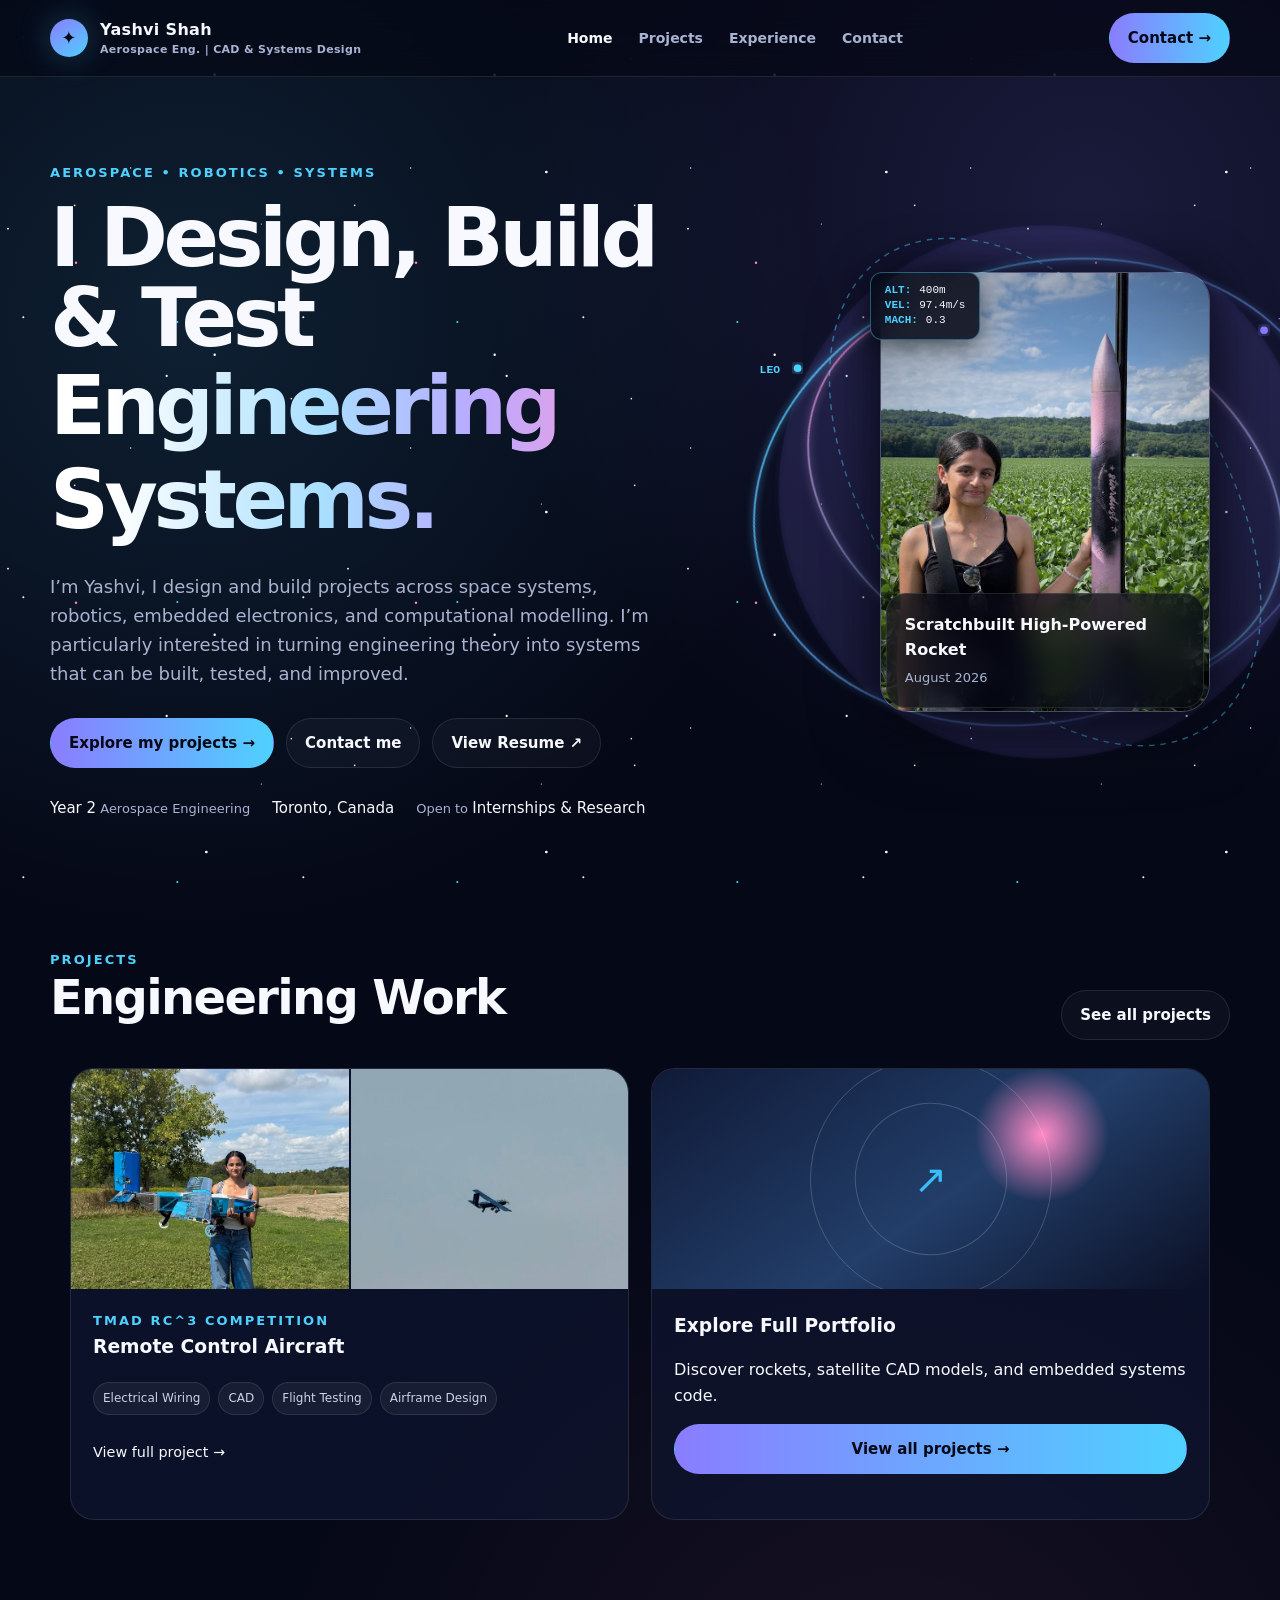
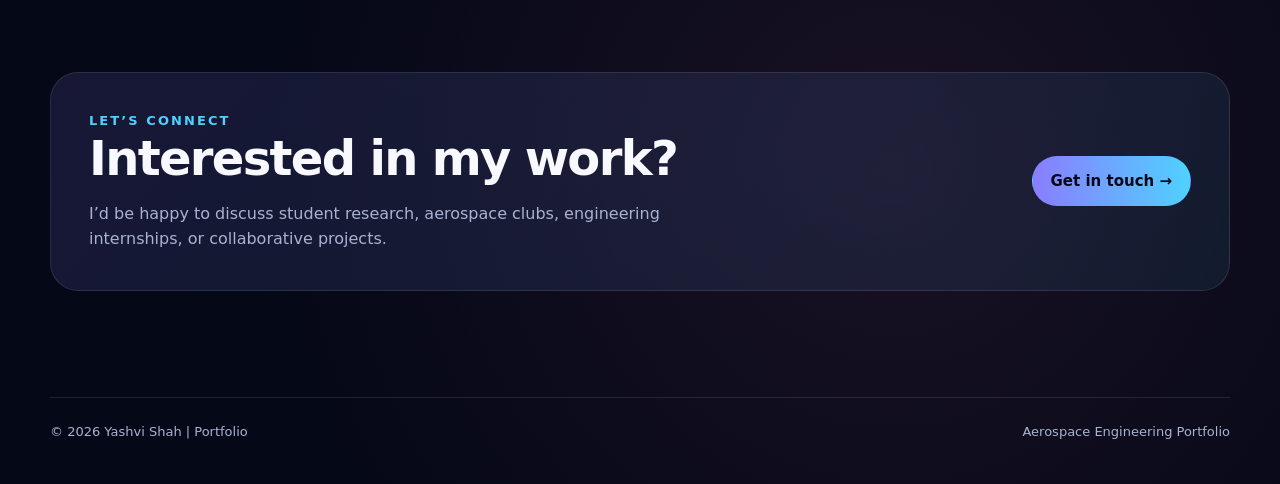
==== index.html @ c82ec18d "update" ====
<!doctype html>
<html lang="en">
<head>
  <meta charset="utf-8" />
  <meta name="viewport" content="width=device-width, initial-scale=1" />
  <meta name="description" content="Space engineering student portfolio showcasing projects, skills, research interests, and experience." />
  <title>Yashvi Shah | Aerospace Engineering Portfolio</title>
  <link rel="stylesheet" href="styles.css" />
</head>
<body>
  <header class="nav-shell">
    <div class="container nav">
      <a class="brand" href="index.html">
        <span class="brand-mark">✦</span>
        <span>Yashvi Shah<small>Aerospace Eng. | CAD & Systems Design</small></span>
      </a>
      <nav class="nav-links" aria-label="Primary navigation">
        <a class="active" href="index.html">Home</a>
        <a href="projects.html">Projects</a>
        <a href="experience.html">Experience</a>
        <a href="contact.html">Contact</a>
      </nav>
      <a class="btn btn-primary" href="contact.html">Contact →</a>
      <button class="mobile-toggle" aria-label="Toggle menu">☰</button>
    </div>
  </header>

  <main>
    <section class="hero">
      <div class="container hero-grid">
        <div>
          <div class="eyebrow">AEROSPACE • ROBOTICS • SYSTEMS</div>
          <h1>I Design, Build & Test <span class="gradient-text">Engineering Systems.</span></h1>
          <p>I’m Yashvi, I design and build projects across space systems, robotics, embedded electronics, and computational modelling. I’m particularly interested in turning engineering theory into systems that can be built, tested, and improved.</p>
          <div class="hero-actions">
            <a class="btn btn-primary" href="projects.html">Explore my projects →</a>
            <a class="btn btn-secondary" href="contact.html">Contact me</a>
            <a class="btn btn-secondary" href="resume.html" target="_blank" rel="noopener noreferrer">View Resume ↗</a>
          </div>
          <div class="hero-meta">
            <span><strong>Year 2</strong> Aerospace Engineering</span>
            <span><strong>Toronto, Canada</strong></span>
            <span>Open to <strong>Internships & Research</strong></span>
          </div>
      </div>

      <div class="orbit-card">
        <div class="orbit-wrapper">
          <svg class="orbit-svg" viewBox="0 0 700 700" fill="none" xmlns="http://www.w3.org/2000/svg">
            <defs>
              <filter id="glow" x="-20%" y="-20%" width="140%" height="140%">
                <feGaussianBlur stdDeviation="4" result="blur" />
                <feMerge>
                  <feMergeNode in="blur" />
                  <feMergeNode in="SourceGraphic" />
                </feMerge>
              </filter>
              <linearGradient id="orbit-grad1" x1="0%" y1="0%" x2="100%" y2="100%">
                <stop offset="0%" stop-color="#4fd1ff" stop-opacity="0.9" />
                <stop offset="100%" stop-color="#8a7dff" stop-opacity="0.2" />
              </linearGradient>
              <linearGradient id="orbit-grad2" x1="0%" y1="0%" x2="100%" y2="100%">
                <stop offset="0%" stop-color="#ff7cc8" stop-opacity="0.9" />
                <stop offset="100%" stop-color="#4fd1ff" stop-opacity="0.3" />
              </linearGradient>
            </defs>

            <circle cx="350" cy="350" r="280" fill="rgba(138, 125, 255, 0.08)" filter="url(#glow)" />

            <ellipse cx="350" cy="350" rx="310" ry="240" transform="rotate(-15 350 350)" stroke="url(#orbit-grad1)" stroke-width="2" filter="url(#glow)" />
            <ellipse cx="350" cy="350" rx="260" ry="190" transform="rotate(25 350 350)" stroke="url(#orbit-grad2)" stroke-width="2" filter="url(#glow)" />
            <ellipse cx="350" cy="350" rx="180" ry="300" transform="rotate(-35 350 350)" stroke="rgba(79, 209, 255, 0.5)" stroke-width="1.5" stroke-dasharray="6 6" />

            <circle cx="90" cy="220" r="4" fill="#4fd1ff" filter="url(#glow)" />
            <text x="50" y="225" fill="#4fd1ff" font-size="12" font-family="monospace" font-weight="bold">LEO</text>
            
            <circle cx="610" cy="480" r="5" fill="#ff7cc8" filter="url(#glow)" />
            <text x="625" y="485" fill="#ff7cc8" font-size="12" font-family="monospace" font-weight="bold">MEO</text>

            <circle cx="580" cy="180" r="4" fill="#8a7dff" filter="url(#glow)" />
            <text x="595" y="175" fill="#8a7dff" font-size="12" font-family="monospace" font-weight="bold">Trans-Lunar</text>
          </svg>
        </div>

        <img src="images/profile.jpg" alt="Yashvi with a rocket">

        <div class="hud-telemetry">
          <div class="hud-row"><span>ALT:</span> 400m</div>
          <div class="hud-row"><span>VEL:</span> 97.4m/s</div>
          <div class="hud-row"><span>MACH:</span> 0.3</div>
        </div>

        <div class="profile-badge">
          <strong>Scratchbuilt High-Powered Rocket</strong>
          <span>August 2026</span>
        </div>
      </div>
    </div>
  </section>

  <section class="section">
    <div class="container">
      <div class="section-head">
        <div>
          <div class="eyebrow">Projects</div>
          <h2>Engineering Work</h2>
        </div>
        <a class="btn btn-secondary" href="projects.html">See all projects</a>
      </div>
      <div class="container project-grid">
        
        <!-- CLICKABLE TMAD CARD -->
        <a href="projects.html" class="project-card-link">
          <article class="project-card" id="hailstorm">
            <div class="project-img-grid">
              <img src="images/TMAD.jpg" alt="Yashvi holding RC Aircraft" />
              <img src="images/TMADflight.jpg" alt="RC Aircraft flight test" />
            </div>
            <div class="project-body">
              <div class="eyebrow">TMAD RC^3 Competition</div>
              <h3>Remote Control Aircraft</h3>
              <div class="project-tags">
                <span class="tag">Electrical Wiring</span>
                <span class="tag">CAD</span>
                <span class="tag">Flight Testing</span>
                <span class="tag">Airframe Design</span>
              </div>
              <div class="project-links">
                <span class="view-project-link">View full project →</span>
              </div>
            </div>
          </article>
        </a>

        <!-- CTA CARD -->
        <article class="project-card cta-card">
          <a href="projects.html" class="card-link">
            <div class="project-visual two cta-visual">
              <span class="cta-icon">↗</span> 
            </div>
            <div class="project-body">
              <h3>Explore Full Portfolio</h3>
              <p>Discover rockets, satellite CAD models, and embedded systems code.</p>
              <span class="btn btn-primary">View all projects →</span>
            </div>
          </a>
        </article>

      </div>
    </div>
  </section>
  <section class="section">
      <div class="container cta">
        <div>
          <div class="eyebrow">Let’s connect</div>
          <h2>Interested in my work?</h2>
          <p>I’d be happy to discuss student research, aerospace clubs, engineering internships, or collaborative projects.</p>
        </div>
        <a class="btn btn-primary" href="contact.html">Get in touch →</a>
      </div>
    </section>

</main>

  <footer>
    <div class="container footer-inner">
      <span>© <span data-year></span> Yashvi Shah | Portfolio</span>
      <span>Aerospace Engineering Portfolio</span>
    </div>
  </footer>
  <script src="script.js"></script>
</body>
</html>
---- styles.css ----
:root {
  --bg: #050816;
  --bg-soft: #0b1026;
  --surface: rgba(14, 22, 48, 0.72);
  --surface-strong: #101936;
  --text: #f7f9ff;
  --muted: #a9b3d1;
  --line: rgba(255, 255, 255, 0.10);
  --accent: #8a7dff;
  --accent-2: #4fd1ff;
  --accent-3: #ff7cc8;
  --max: 1180px;
  --shadow: 0 24px 70px rgba(0, 0, 0, 0.35);
}

* { box-sizing: border-box; }
html { scroll-behavior: smooth; }
body {
  margin: 0;
  font-family: Inter, ui-sans-serif, system-ui, -apple-system, BlinkMacSystemFont, "Segoe UI", sans-serif;
  color: var(--text);
  background:
    radial-gradient(circle at 15% 15%, rgba(79, 209, 255, 0.12), transparent 30%),
    radial-gradient(circle at 85% 10%, rgba(138, 125, 255, 0.16), transparent 28%),
    radial-gradient(circle at 70% 85%, rgba(255, 124, 200, 0.08), transparent 32%),
    var(--bg);
  min-height: 100vh;
  line-height: 1.6;
}

/* Twinkle background */
@keyframes shimmer-fast {
  0%, 100% { opacity: 0.2; }
  12% { opacity: 0.95; }
  25% { opacity: 0.3; }
  37% { opacity: 0.8; }
  50% { opacity: 0.15; }
  68% { opacity: 1; }
  82% { opacity: 0.4; }
}

@keyframes shimmer-slow {
  0%, 100% { opacity: 0.85; }
  18% { opacity: 0.2; }
  33% { opacity: 0.7; }
  55% { opacity: 0.1; }
  72% { opacity: 0.9; }
  90% { opacity: 0.3; }
}

body::before {
  content: "";
  position: fixed;
  inset: 0;
  pointer-events: none;
  z-index: -1;
  will-change: opacity;
  animation: shimmer-fast 1.8s steps(4, end) infinite;
  background-image: url('data:image/svg+xml;utf8,<svg xmlns="http://www.w3.org/2000/svg" width="300" height="300" viewBox="0 0 300 300"><g fill="%23fff"><circle cx="25" cy="40" r="1.1"/><circle cx="140" cy="180" r="0.7"/><circle cx="230" cy="80" r="1.3"/><circle cx="80" cy="220" r="0.9"/><circle cx="280" cy="240" r="0.6"/></g><g fill="%234fd1ff"><circle cx="190" cy="45" r="1.1"/></g></svg>');
  background-size: 280px 280px;
  background-repeat: repeat;
}

body::after {
  content: "";
  position: fixed;
  inset: 0;
  pointer-events: none;
  z-index: -1;
  will-change: opacity;
  animation: shimmer-slow 2.7s steps(5, end) infinite;
  background-image: url('data:image/svg+xml;utf8,<svg xmlns="http://www.w3.org/2000/svg" width="300" height="300" viewBox="0 0 300 300"><g fill="%23fff"><circle cx="85" cy="90" r="1.2"/><circle cx="210" cy="140" r="0.8"/><circle cx="50" cy="270" r="1"/><circle cx="160" cy="290" r="0.7"/></g><g fill="%23ff7cc8"><circle cx="270" cy="170" r="1.1"/></g></svg>');
  background-size: 340px 340px;
  background-repeat: repeat;
  background-position: 110px 70px;
}

a { color: inherit; text-decoration: none; }
img { max-width: 100%; display: block; }
button, input, textarea { font: inherit; }

.container { width: min(calc(100% - 40px), var(--max)); margin: 0 auto; }

.nav-shell {
  position: sticky;
  top: 0;
  z-index: 30;
  backdrop-filter: blur(16px);
  background: rgba(5, 8, 22, 0.68);
  border-bottom: 1px solid var(--line);
}

.nav {
  display: flex;
  align-items: center;
  justify-content: space-between;
  min-height: 76px;
  gap: 24px;
}

.brand { display: flex; align-items: center; gap: 12px; font-weight: 800; letter-spacing: .02em; }
.brand-mark {
  width: 38px; height: 38px; border-radius: 50%;
  display: grid; place-items: center;
  background: linear-gradient(145deg, var(--accent), var(--accent-2));
  box-shadow: 0 0 32px rgba(79, 209, 255, .28);
  color: #050816;
  font-size: 18px;
}
.brand small { display:block; font-size: 11px; color: var(--muted); font-weight: 600; margin-top: -2px; }

.nav-links { display: flex; gap: 26px; align-items: center; }
.nav-links a { color: var(--muted); font-size: 14px; font-weight: 700; }
.nav-links a:hover, .nav-links a.active { color: var(--text); }

.mobile-toggle { display: none; background: transparent; border: 0; color: var(--text); font-size: 24px; }

.btn {
  display: inline-flex;
  align-items: center;
  justify-content: center;
  gap: 8px;
  padding: 12px 18px;
  border-radius: 999px;
  border: 1px solid transparent;
  font-weight: 700;
  font-size: 15px;
  transition: .25s ease;
}
.btn-primary { background: linear-gradient(90deg, var(--accent), var(--accent-2)); color: #060818; }
.btn-primary:hover { transform: translateY(-2px); box-shadow: 0 14px 30px rgba(79, 209, 255, .18); }
.btn-secondary { border-color: var(--line); background: rgba(255,255,255,.03); }
.btn-secondary:hover { border-color: rgba(255,255,255,.3); background: rgba(255,255,255,.06); }

.hero { padding: 86px 0 54px; overflow: hidden; /* Clips floating orbit edges so they don't force page scroll */ }
.hero-grid { display: grid; grid-template-columns: 1.08fr .92fr; align-items: center; gap: 58px; }
.eyebrow { color: var(--accent-2); text-transform: uppercase; letter-spacing: .16em; font-size: 13px; font-weight: 900; }
h1 { font-size: clamp(44px, 7vw, 82px); line-height: .98; margin: 14px 0 22px; letter-spacing: -0.055em; }
h2 { font-size: clamp(30px, 4vw, 48px); line-height: 1.1; margin: 0 0 16px; letter-spacing: -0.035em; }
h3 { margin: 0; }
.hero p { color: var(--muted); font-size: 18px; max-width: 680px; }
.gradient-text {
  background-image: linear-gradient(90deg, #fff 10%, #a9dfff 45%, #b9aaff 70%, #ff9bd5);
  -webkit-background-clip: text;
  background-clip: text;
  color: transparent;
  display: inline-block;
  line-height: 1.15;
  padding-bottom: 0.05em;
}
.hero-actions { display: flex; flex-wrap: wrap; gap: 12px; margin-top: 30px; }
.hero-meta { display: flex; flex-wrap: wrap; gap: 22px; margin-top: 28px; color: var(--muted); font-size: 13px; }
.hero-meta strong { color: var(--text);font-weight: 500; font-size: 15px;  }

/* Orbit / profile photo card */
.orbit-card {
  position: relative;
  max-width: 440px;
  margin-left: auto;
  padding: 20px;
}

.orbit-wrapper {
  position: absolute;
  top: -40%;
  left: -40%;
  width: 180%;
  height: 180%;
  z-index: 0;
  pointer-events: none;
}

.orbit-svg {
  width: 100%;
  height: 100%;
  overflow: visible;
}

.orbit-card img {
  position: relative;
  z-index: 1;
  width: 100%;
  height: 440px;
  object-fit: cover;
  object-position: center 25%;
  border-radius: 28px;
  border: 1px solid rgba(255, 255, 255, 0.2);
  box-shadow: 0 0 50px rgba(5, 8, 22, 0.9), var(--shadow);
}

.hud-telemetry {
  position: absolute;
  top: 20px;
  left: 10px;
  z-index: 3;
  padding: 10px 14px;
  border-radius: 12px;
  background: rgba(5, 8, 22, 0.85);
  border: 1px solid rgba(79, 209, 255, 0.4);
  backdrop-filter: blur(12px);
  font-family: monospace;
  font-size: 11px;
  color: var(--text);
  box-shadow: 0 8px 24px rgba(0, 0, 0, 0.5);
}

.hud-row { display: flex; gap: 8px; line-height: 1.4; }
.hud-row span { color: var(--accent-2); font-weight: bold; }

.profile-badge {
  position: absolute;
  left: 26px; right: 26px; bottom: 24px;
  padding: 18px;
  border-radius: 20px;
  background: rgba(5,8,22,.62);
  border: 1px solid var(--line);
  backdrop-filter: blur(14px);
  z-index: 3;
}
.profile-badge span { color: var(--muted); display:block; font-size:13px; margin-top:5px; }

.section { padding: 76px 0; }
.section-head { display: flex; align-items: end; justify-content: space-between; gap: 24px; margin-bottom: 28px; }
.section-head p { color: var(--muted); max-width: 620px; margin: 0; }

.grid-3 { display: grid; grid-template-columns: repeat(3, 1fr); gap: 18px; }
.card {
  background: var(--surface);
  border: 1px solid var(--line);
  border-radius: 22px;
  padding: 24px;
  box-shadow: 0 16px 48px rgba(0,0,0,.18);
}
.card p { color: var(--muted); margin-bottom: 0; }
.icon-box { width: 46px; height: 46px; border-radius: 14px; display:grid; place-items:center; margin-bottom: 18px; background: rgba(138,125,255,.12); border:1px solid rgba(138,125,255,.25); }

/* ===== Project cards (consolidated — single source of truth) ===== */
.project-grid { display: grid; grid-template-columns: repeat(2, 1fr); gap: 22px; }

.project-card {
  display: flex;
  flex-direction: column;
  height: 100%;
  overflow: hidden;
  border: 1px solid var(--line);
  background: var(--surface);
  border-radius: 24px;
  cursor: pointer;
  transition: transform 0.2s ease, border-color 0.2s ease, box-shadow 0.2s ease;
}
.project-card:hover {
  transform: translateY(-4px);
  border-color: #38bdf8;
  box-shadow: 0 10px 25px -5px rgba(56, 189, 248, 0.15);
}

.project-visual, .project-img-grid { height: 220px; min-height: 220px; position: relative; overflow: hidden; }
.project-visual.one { background: radial-gradient(circle at 30% 35%, #63d7ff, transparent 18%), linear-gradient(145deg,#121b44,#4a3e8f 55%,#0b1025); }
.project-visual.two { background: radial-gradient(circle at 70% 30%, #ff8bc7, transparent 16%), linear-gradient(145deg,#101a37,#223e69 55%,#0b1025); }
.project-visual.three { background: radial-gradient(circle at 45% 50%, #f4dc75, transparent 14%), linear-gradient(145deg,#171c43,#693b68 55%,#0b1025); }
.project-visual.four { background: radial-gradient(circle at 65% 45%, #7cffc4, transparent 14%), linear-gradient(145deg,#0b2034,#264d55 55%,#08111d); }
.project-visual::before, .project-visual::after { content:""; position:absolute; border:1px solid rgba(255,255,255,.18); border-radius:50%; }
.project-visual::before { width:240px;height:240px;left:50%;top:50%;transform:translate(-50%,-50%); }
.project-visual::after { width:150px;height:150px;left:50%;top:50%;transform:translate(-50%,-50%) rotate(24deg); }

.project-img-grid { display: flex; width: 100%; gap: 2px; border-radius: 12px 12px 0 0; }
.project-img-grid img { width: 50%; height: 100%; object-fit: cover; }

#hailstorm .project-img-grid img:nth-child(1) { object-position: 50% 25%; }
#hailstorm .project-img-grid img:nth-child(2) { object-position: center center; }
#stardust .project-img-grid img:nth-child(1) { object-position: center center; }
#stardust .project-img-grid img:nth-child(2) { object-position: 50% 50%; }

.project-body {
  display: flex;
  flex-direction: column;
  flex: 1;
  padding: 22px;
}

.project-tags {
  display: flex;
  flex-wrap: wrap;
  gap: 8px;
  margin-top: auto;
  padding-top: 20px;
}

.tag { font-size: 12px; color: #cbd3ea; padding: 6px 9px; border-radius:999px; background: rgba(255,255,255,.05); border:1px solid var(--line); }

.project-link {
  display: inline-flex;
  color: var(--text);
  font-weight: 700;
  font-size: 16px;
  transition: color 0.2s ease;
}

.project-link:hover {
  color: var(--accent-2);
}

.project-links {
  display: flex;
  flex-direction: column;
  gap: 30px;
  margin-top: 12px;
  min-height: 70px; /* reserves room for 2 lines so tag rows land at the same height regardless of link count */
}

.view-project-link {
  color: var(--text);
  font-size: 0.9rem;
  font-weight: 500;
  margin-top: 14px;
  display: inline-flex;
  align-items: center;
  gap: 4px;
  transition: color 0.2s ease;
}
.project-card:hover .view-project-link { color: var(--accent-2); }

.cta-visual { display: flex; align-items: center; justify-content: center; }
.cta-icon { font-size: 2.5rem; color: #38bdf8; transition: transform 0.2s ease; }
.project-card:hover .cta-icon { transform: translate(3px, -3px); }

.cta-card .project-body { display: flex; flex-direction: column; flex: 1; }
.cta-card .btn-primary { width: 100%; margin-top: auto; }

.project-date {
  color: var(--muted);
  font-size: 14px;
  font-weight: 600;
  margin-top: 2px;
  margin-bottom: 4px;
}
/* ===== end project cards ===== */

.timeline { display:grid; gap:14px; }
.timeline-item { display:grid; grid-template-columns: 150px 1fr; gap:24px; padding:20px 0; border-top:1px solid var(--line); }
.timeline-item:last-child { border-bottom:1px solid var(--line); }
.timeline-item .date { color: var(--accent-2); font-weight:800; font-size:13px; }
.timeline-item p { color: var(--muted); margin:6px 0 0; }

.page-hero { padding: 74px 0 38px; }
.page-hero p { color: var(--muted); max-width: 720px; font-size:18px; }

.contact-grid { display:grid; grid-template-columns: .82fr 1.18fr; gap:28px; align-items:start; }
.contact-list { display:grid; gap:12px; margin-top:24px; }
.contact-line { display:flex; align-items:center; gap:12px; color:var(--muted); }
.contact-line strong { color:var(--text); }
.form { display:grid; gap:14px; }
.field label { display:block; font-size:13px; font-weight:800; margin-bottom:7px; }
.field input, .field textarea {
  width:100%; color:var(--text); background:rgba(255,255,255,.04); border:1px solid var(--line);
  border-radius:14px; padding:13px 14px; outline:none;
}
.field input:focus, .field textarea:focus { border-color: rgba(79,209,255,.6); box-shadow: 0 0 0 3px rgba(79,209,255,.08); }
.field textarea { min-height:150px; resize:vertical; }
.form-note { color:var(--muted); font-size:12px; }

.cta {
  border:1px solid var(--line); border-radius:28px; padding:38px;
  background: linear-gradient(135deg, rgba(138,125,255,.14), rgba(79,209,255,.08));
  display:flex; justify-content:space-between; gap:28px; align-items:center;
}
.cta p { color:var(--muted); margin:6px 0 0; max-width:660px; }

footer { padding: 30px 0 42px; color: var(--muted); font-size:13px; }
.footer-inner { display:flex; justify-content:space-between; gap:20px; border-top:1px solid var(--line); padding-top:24px; }

@media (max-width: 880px) {
  .hero-grid, .contact-grid { grid-template-columns: 1fr; }
  .grid-3 { grid-template-columns: 1fr; }
  .project-grid { grid-template-columns: 1fr; }
  .orbit-card { min-height: 420px; }
  .orbit-card { max-width: 100%; padding: 30px 10px; margin: 0 auto; }
  .orbit-card img { height: 320px; }
  .orbit-wrapper { top: -20%; left: -20%; width: 140%; height: 140%; }
  .hud-telemetry { top: 10px; left: 0px; font-size: 10px; padding: 8px 10px; }
  .nav-links { display:none; position:absolute; left:20px; right:20px; top:76px; padding:18px; border:1px solid var(--line); border-radius:18px; background:#0a1024; flex-direction:column; align-items:stretch; }
  .nav-links.open { display:flex; }
  .mobile-toggle { display:block; }
  .nav .btn-primary { display:none; }
  .section-head { align-items:start; flex-direction:column; }
  .timeline-item { grid-template-columns: 1fr; gap:5px; }
  .cta { align-items:flex-start; flex-direction:column; }
}

@media (max-width: 560px) {
  .container { width: min(calc(100% - 26px), var(--max)); }
  .hero { padding-top: 58px; }
  .hero-actions { flex-direction:column; align-items:stretch; }
  .btn { width:100%; }
  .hero-meta { flex-direction:column; gap:8px; }
  .orbit-card { min-height: 360px; padding: 20px 0; }
  .orbit-card img { height: 320px; border-radius: 20px; }
  .footer-inner { flex-direction:column; }
  .orbit-wrapper { top: -15%; left: -15%; width: 130%; height: 130%; }
  .hud-telemetry { top: 12px; left: 12px; z-index: 4; font-size: 9.5px; padding: 6px 10px; background: rgba(5, 8, 22, 0.9); }
  .orbit-svg text { font-size: 14px; }
}
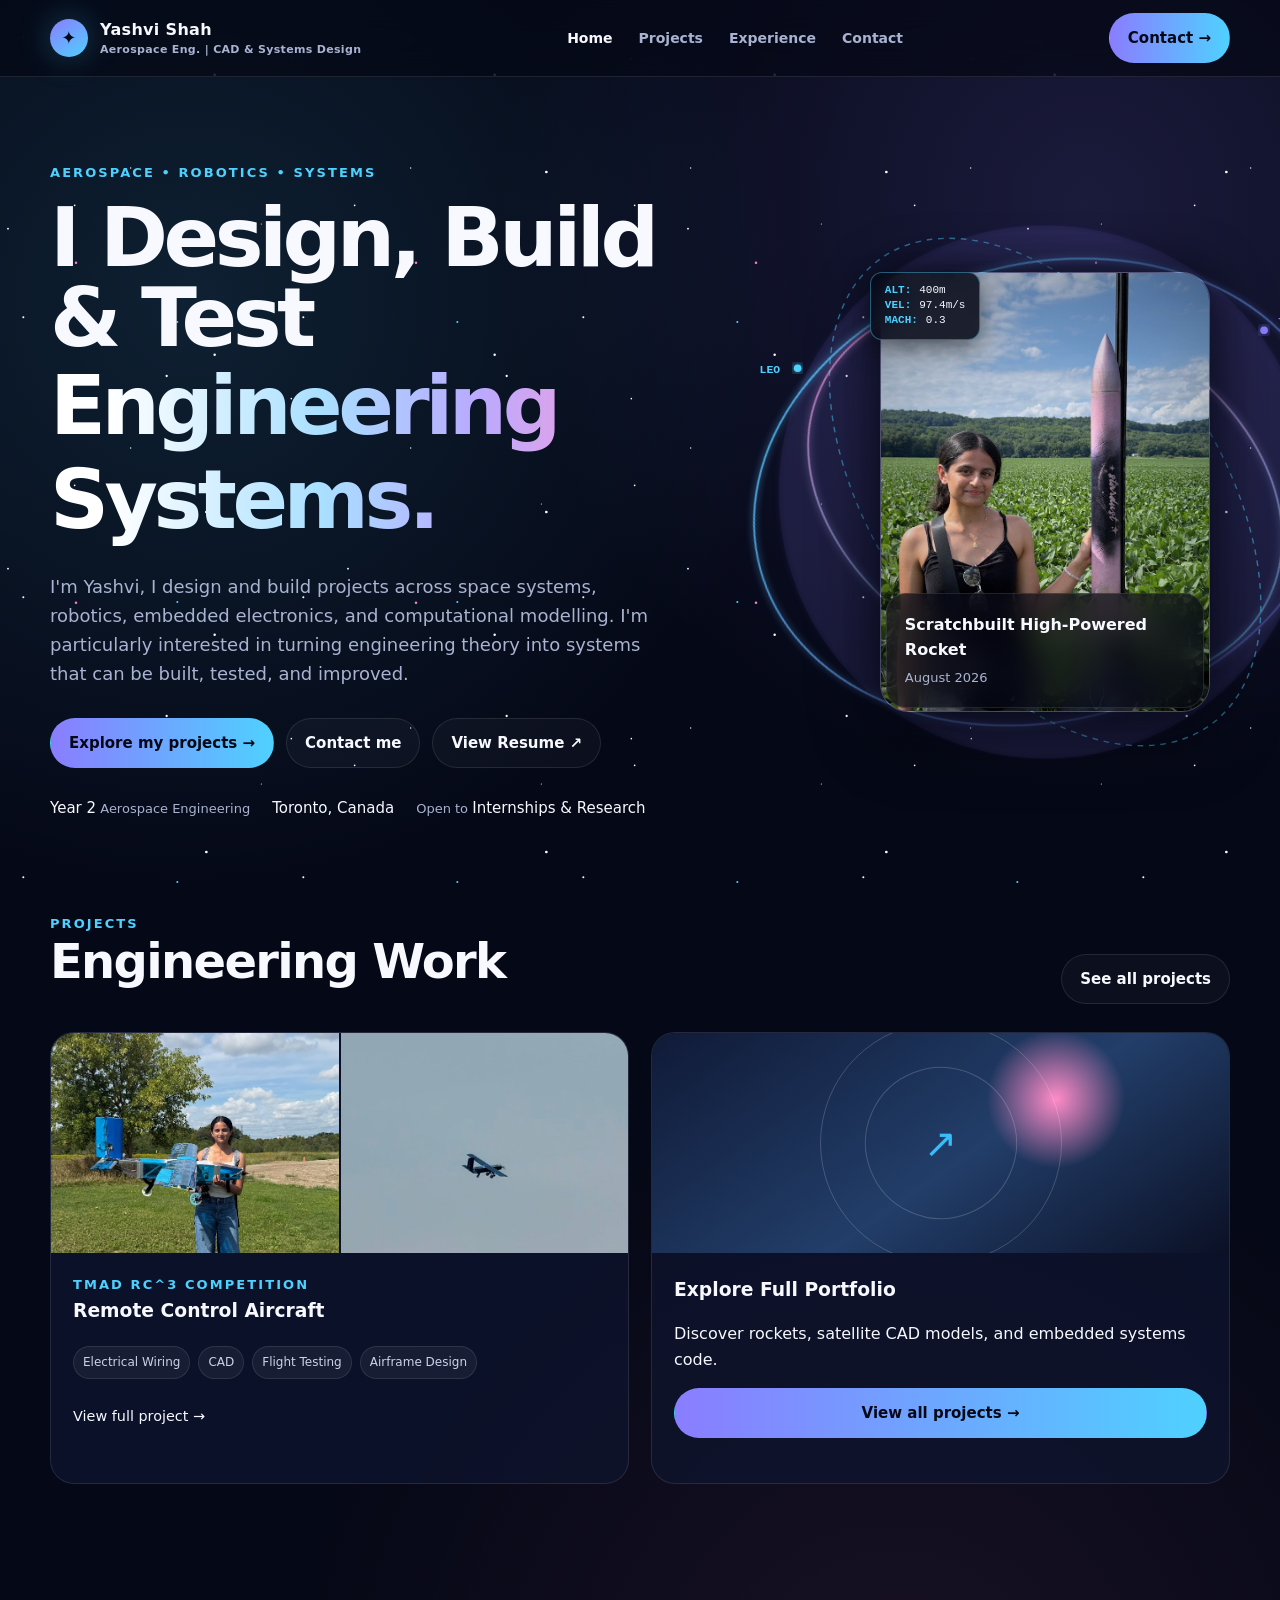
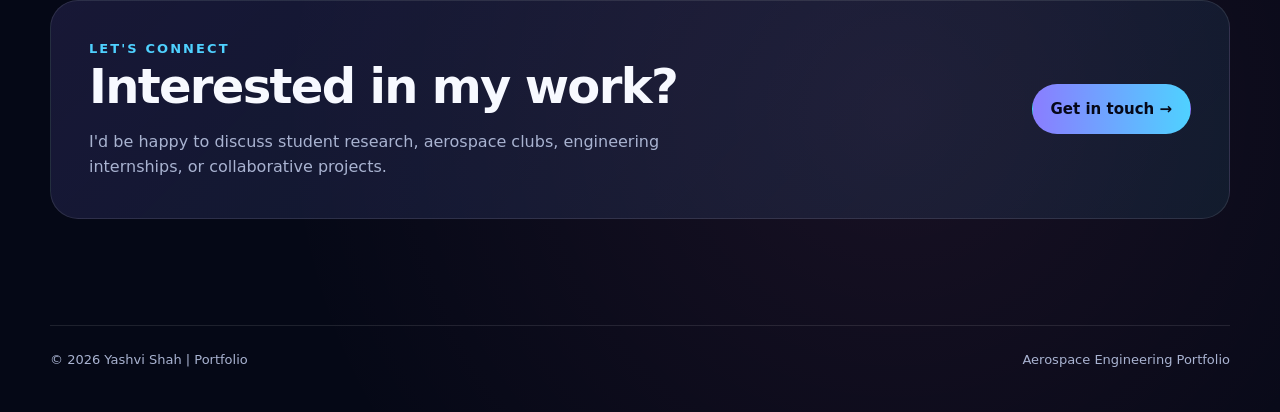
==== commit 7b4ed04e: "update 5 (index - SEO friendly)" ====
--- a/index.html
+++ b/index.html
@@ -3,9 +3,50 @@
 <head>
   <meta charset="utf-8" />
   <meta name="viewport" content="width=device-width, initial-scale=1" />
-  <meta name="description" content="Space engineering student portfolio showcasing projects, skills, research interests, and experience." />
-  <title>Yashvi Shah | Aerospace Engineering Portfolio</title>
+  <title>Yashvi Shah | Aerospace Engineering Student — Rocketry, Robotics & CAD</title>
+  <meta name="description" content="Portfolio of Yashvi Shah, a second-year Aerospace Engineering student in Toronto, Canada. Projects in high-power rocketry, RC aircraft, CAD design, and systems engineering. Open to internships and research opportunities." />
+  <meta name="robots" content="index, follow" />
+  <link rel="canonical" href="https://yashvishah.com/" />
+
+  <!-- Open Graph / social sharing -->
+  <meta property="og:type" content="website" />
+  <meta property="og:title" content="Yashvi Shah | Aerospace Engineering Portfolio" />
+  <meta property="og:description" content="Rocketry, robotics, and CAD-driven engineering projects from a second-year Aerospace Engineering student in Toronto, Canada." />
+  <meta property="og:image" content="https://yashvishah.com/images/profile.jpg" />
+  <meta property="og:url" content="https://yashvishah.com/" />
+
+  <!-- Twitter card -->
+  <meta name="twitter:card" content="summary_large_image" />
+  <meta name="twitter:title" content="Yashvi Shah | Aerospace Engineering Portfolio" />
+  <meta name="twitter:description" content="Rocketry, robotics, and CAD-driven engineering projects from a second-year Aerospace Engineering student in Toronto, Canada." />
+  <meta name="twitter:image" content="https://yashvishah.com/images/profile.jpg" />
+
+  <meta name="theme-color" content="#050816" />
+  <link rel="icon" href="favicon.ico" />
   <link rel="stylesheet" href="styles.css" />
+
+  <!-- Structured data for search engines -->
+  <script type="application/ld+json">
+  {
+    "@context": "https://schema.org",
+    "@type": "Person",
+    "name": "Yashvi Shah",
+    "jobTitle": "Aerospace Engineering Student",
+    "description": "Second-year Aerospace Engineering student specializing in rocketry, robotics, and CAD-driven systems design.",
+    "url": "https://yashvishah.com/",
+    "image": "https://yashvishah.com/images/profile.jpg",
+    "address": {
+      "@type": "PostalAddress",
+      "addressLocality": "Toronto",
+      "addressRegion": "Ontario",
+      "addressCountry": "CA"
+    },
+    "sameAs": [
+      "https://www.linkedin.com/in/yashvi-shah17",
+      "https://github.com/yashvis1709"
+    ]
+  }
+  </script>
 </head>
 <body>
   <header class="nav-shell">
@@ -30,8 +71,8 @@
       <div class="container hero-grid">
         <div>
           <div class="eyebrow">AEROSPACE • ROBOTICS • SYSTEMS</div>
-          <h1>I Design, Build & Test <span class="gradient-text">Engineering Systems.</span></h1>
-          <p>I’m Yashvi, I design and build projects across space systems, robotics, embedded electronics, and computational modelling. I’m particularly interested in turning engineering theory into systems that can be built, tested, and improved.</p>
+          <h1>I Design, Build &amp; Test <span class="gradient-text">Engineering Systems.</span></h1>
+          <p>I'm Yashvi, I design and build projects across space systems, robotics, embedded electronics, and computational modelling. I'm particularly interested in turning engineering theory into systems that can be built, tested, and improved.</p>
           <div class="hero-actions">
             <a class="btn btn-primary" href="projects.html">Explore my projects →</a>
             <a class="btn btn-secondary" href="contact.html">Contact me</a>
@@ -42,125 +83,124 @@
             <span><strong>Toronto, Canada</strong></span>
             <span>Open to <strong>Internships & Research</strong></span>
           </div>
+        </div>
+
+        <div class="orbit-card">
+          <div class="orbit-wrapper">
+            <svg class="orbit-svg" viewBox="0 0 700 700" fill="none" xmlns="http://www.w3.org/2000/svg" role="presentation" aria-hidden="true">
+              <defs>
+                <filter id="glow" x="-20%" y="-20%" width="140%" height="140%">
+                  <feGaussianBlur stdDeviation="4" result="blur" />
+                  <feMerge>
+                    <feMergeNode in="blur" />
+                    <feMergeNode in="SourceGraphic" />
+                  </feMerge>
+                </filter>
+                <linearGradient id="orbit-grad1" x1="0%" y1="0%" x2="100%" y2="100%">
+                  <stop offset="0%" stop-color="#4fd1ff" stop-opacity="0.9" />
+                  <stop offset="100%" stop-color="#8a7dff" stop-opacity="0.2" />
+                </linearGradient>
+                <linearGradient id="orbit-grad2" x1="0%" y1="0%" x2="100%" y2="100%">
+                  <stop offset="0%" stop-color="#ff7cc8" stop-opacity="0.9" />
+                  <stop offset="100%" stop-color="#4fd1ff" stop-opacity="0.3" />
+                </linearGradient>
+              </defs>
+
+              <circle cx="350" cy="350" r="280" fill="rgba(138, 125, 255, 0.08)" filter="url(#glow)" />
+
+              <ellipse cx="350" cy="350" rx="310" ry="240" transform="rotate(-15 350 350)" stroke="url(#orbit-grad1)" stroke-width="2" filter="url(#glow)" />
+              <ellipse cx="350" cy="350" rx="260" ry="190" transform="rotate(25 350 350)" stroke="url(#orbit-grad2)" stroke-width="2" filter="url(#glow)" />
+              <ellipse cx="350" cy="350" rx="180" ry="300" transform="rotate(-35 350 350)" stroke="rgba(79, 209, 255, 0.5)" stroke-width="1.5" stroke-dasharray="6 6" />
+
+              <circle cx="90" cy="220" r="4" fill="#4fd1ff" filter="url(#glow)" />
+              <text x="50" y="225" fill="#4fd1ff" font-size="12" font-family="monospace" font-weight="bold">LEO</text>
+
+              <circle cx="610" cy="480" r="5" fill="#ff7cc8" filter="url(#glow)" />
+              <text x="625" y="485" fill="#ff7cc8" font-size="12" font-family="monospace" font-weight="bold">MEO</text>
+
+              <circle cx="580" cy="180" r="4" fill="#8a7dff" filter="url(#glow)" />
+              <text x="595" y="175" fill="#8a7dff" font-size="12" font-family="monospace" font-weight="bold">Trans-Lunar</text>
+            </svg>
+          </div>
+
+          <img src="images/profile.jpg" alt="Yashvi Shah holding a scratchbuilt high-power rocket in a field" width="440" height="440" loading="eager" fetchpriority="high">
+
+          <div class="hud-telemetry">
+            <div class="hud-row"><span>ALT:</span> 400m</div>
+            <div class="hud-row"><span>VEL:</span> 97.4m/s</div>
+            <div class="hud-row"><span>MACH:</span> 0.3</div>
+          </div>
+
+          <div class="profile-badge">
+            <strong>Scratchbuilt High-Powered Rocket</strong>
+            <span>August 2026</span>
+          </div>
+        </div>
       </div>
-
-      <div class="orbit-card">
-        <div class="orbit-wrapper">
-          <svg class="orbit-svg" viewBox="0 0 700 700" fill="none" xmlns="http://www.w3.org/2000/svg">
-            <defs>
-              <filter id="glow" x="-20%" y="-20%" width="140%" height="140%">
-                <feGaussianBlur stdDeviation="4" result="blur" />
-                <feMerge>
-                  <feMergeNode in="blur" />
-                  <feMergeNode in="SourceGraphic" />
-                </feMerge>
-              </filter>
-              <linearGradient id="orbit-grad1" x1="0%" y1="0%" x2="100%" y2="100%">
-                <stop offset="0%" stop-color="#4fd1ff" stop-opacity="0.9" />
-                <stop offset="100%" stop-color="#8a7dff" stop-opacity="0.2" />
-              </linearGradient>
-              <linearGradient id="orbit-grad2" x1="0%" y1="0%" x2="100%" y2="100%">
-                <stop offset="0%" stop-color="#ff7cc8" stop-opacity="0.9" />
-                <stop offset="100%" stop-color="#4fd1ff" stop-opacity="0.3" />
-              </linearGradient>
-            </defs>
-
-            <circle cx="350" cy="350" r="280" fill="rgba(138, 125, 255, 0.08)" filter="url(#glow)" />
-
-            <ellipse cx="350" cy="350" rx="310" ry="240" transform="rotate(-15 350 350)" stroke="url(#orbit-grad1)" stroke-width="2" filter="url(#glow)" />
-            <ellipse cx="350" cy="350" rx="260" ry="190" transform="rotate(25 350 350)" stroke="url(#orbit-grad2)" stroke-width="2" filter="url(#glow)" />
-            <ellipse cx="350" cy="350" rx="180" ry="300" transform="rotate(-35 350 350)" stroke="rgba(79, 209, 255, 0.5)" stroke-width="1.5" stroke-dasharray="6 6" />
-
-            <circle cx="90" cy="220" r="4" fill="#4fd1ff" filter="url(#glow)" />
-            <text x="50" y="225" fill="#4fd1ff" font-size="12" font-family="monospace" font-weight="bold">LEO</text>
-            
-            <circle cx="610" cy="480" r="5" fill="#ff7cc8" filter="url(#glow)" />
-            <text x="625" y="485" fill="#ff7cc8" font-size="12" font-family="monospace" font-weight="bold">MEO</text>
-
-            <circle cx="580" cy="180" r="4" fill="#8a7dff" filter="url(#glow)" />
-            <text x="595" y="175" fill="#8a7dff" font-size="12" font-family="monospace" font-weight="bold">Trans-Lunar</text>
-          </svg>
-        </div>
-
-        <img src="images/profile.jpg" alt="Yashvi with a rocket">
-
-        <div class="hud-telemetry">
-          <div class="hud-row"><span>ALT:</span> 400m</div>
-          <div class="hud-row"><span>VEL:</span> 97.4m/s</div>
-          <div class="hud-row"><span>MACH:</span> 0.3</div>
-        </div>
-
-        <div class="profile-badge">
-          <strong>Scratchbuilt High-Powered Rocket</strong>
-          <span>August 2026</span>
+    </section>
+
+    <section class="section">
+      <div class="container">
+        <div class="section-head">
+          <div>
+            <div class="eyebrow">Projects</div>
+            <h2>Engineering Work</h2>
+          </div>
+          <a class="btn btn-secondary" href="projects.html">See all projects</a>
+        </div>
+        <div class="project-grid">
+
+          <a href="projects.html" class="project-card-link">
+            <article class="project-card" id="hailstorm">
+              <div class="project-img-grid">
+                <img src="images/TMAD.jpg" alt="Yashvi Shah holding a blue RC aircraft in a field" width="220" height="220" loading="lazy">
+                <img src="images/TMADflight.jpg" alt="RC aircraft in flight during a test" width="220" height="220" loading="lazy">
+              </div>
+              <div class="project-body">
+                <div class="eyebrow">TMAD RC^3 Competition</div>
+                <h3>Remote Control Aircraft</h3>
+                <div class="project-tags">
+                  <span class="tag">Electrical Wiring</span>
+                  <span class="tag">CAD</span>
+                  <span class="tag">Flight Testing</span>
+                  <span class="tag">Airframe Design</span>
+                </div>
+                <div class="project-links">
+                  <span class="view-project-link">View full project →</span>
+                </div>
+              </div>
+            </article>
+          </a>
+
+          <article class="project-card cta-card">
+            <a href="projects.html" class="card-link">
+              <div class="project-visual two cta-visual">
+                <span class="cta-icon">↗</span>
+              </div>
+              <div class="project-body">
+                <h3>Explore Full Portfolio</h3>
+                <p>Discover rockets, satellite CAD models, and embedded systems code.</p>
+                <span class="btn btn-primary">View all projects →</span>
+              </div>
+            </a>
+          </article>
+
         </div>
       </div>
-    </div>
-  </section>
-
-  <section class="section">
-    <div class="container">
-      <div class="section-head">
-        <div>
-          <div class="eyebrow">Projects</div>
-          <h2>Engineering Work</h2>
-        </div>
-        <a class="btn btn-secondary" href="projects.html">See all projects</a>
-      </div>
-      <div class="container project-grid">
-        
-        <!-- CLICKABLE TMAD CARD -->
-        <a href="projects.html" class="project-card-link">
-          <article class="project-card" id="hailstorm">
-            <div class="project-img-grid">
-              <img src="images/TMAD.jpg" alt="Yashvi holding RC Aircraft" />
-              <img src="images/TMADflight.jpg" alt="RC Aircraft flight test" />
-            </div>
-            <div class="project-body">
-              <div class="eyebrow">TMAD RC^3 Competition</div>
-              <h3>Remote Control Aircraft</h3>
-              <div class="project-tags">
-                <span class="tag">Electrical Wiring</span>
-                <span class="tag">CAD</span>
-                <span class="tag">Flight Testing</span>
-                <span class="tag">Airframe Design</span>
-              </div>
-              <div class="project-links">
-                <span class="view-project-link">View full project →</span>
-              </div>
-            </div>
-          </article>
-        </a>
-
-        <!-- CTA CARD -->
-        <article class="project-card cta-card">
-          <a href="projects.html" class="card-link">
-            <div class="project-visual two cta-visual">
-              <span class="cta-icon">↗</span> 
-            </div>
-            <div class="project-body">
-              <h3>Explore Full Portfolio</h3>
-              <p>Discover rockets, satellite CAD models, and embedded systems code.</p>
-              <span class="btn btn-primary">View all projects →</span>
-            </div>
-          </a>
-        </article>
-
-      </div>
-    </div>
-  </section>
-  <section class="section">
+    </section>
+
+    <section class="section">
       <div class="container cta">
         <div>
-          <div class="eyebrow">Let’s connect</div>
+          <div class="eyebrow">Let's connect</div>
           <h2>Interested in my work?</h2>
-          <p>I’d be happy to discuss student research, aerospace clubs, engineering internships, or collaborative projects.</p>
+          <p>I'd be happy to discuss student research, aerospace clubs, engineering internships, or collaborative projects.</p>
         </div>
         <a class="btn btn-primary" href="contact.html">Get in touch →</a>
       </div>
     </section>
 
-</main>
+  </main>
 
   <footer>
     <div class="container footer-inner">
--- a/styles.css
+++ b/styles.css
@@ -219,7 +219,7 @@
 }
 .profile-badge span { color: var(--muted); display:block; font-size:13px; margin-top:5px; }
 
-.section { padding: 76px 0; }
+.section { padding: 40px 0 76px; }
 .section-head { display: flex; align-items: end; justify-content: space-between; gap: 24px; margin-bottom: 28px; }
 .section-head p { color: var(--muted); max-width: 620px; margin: 0; }
 
@@ -342,8 +342,11 @@
 .timeline-item .date { color: var(--accent-2); font-weight:800; font-size:13px; }
 .timeline-item p { color: var(--muted); margin:6px 0 0; }
 
-.page-hero { padding: 74px 0 38px; }
+.page-hero { padding: 74px 0 0px; }
 .page-hero p { color: var(--muted); max-width: 720px; font-size:18px; }
+.page-hero + .section {
+  padding-top: 25px;
+}
 
 .contact-grid { display:grid; grid-template-columns: .82fr 1.18fr; gap:28px; align-items:start; }
 .contact-list { display:grid; gap:12px; margin-top:24px; }
@@ -400,3 +403,24 @@
   .hud-telemetry { top: 12px; left: 12px; z-index: 4; font-size: 9.5px; padding: 6px 10px; background: rgba(5, 8, 22, 0.9); }
   .orbit-svg text { font-size: 14px; }
 }
+
+/* experience */
+.card:nth-child(1) .icon-box { background: rgba(79, 209, 255, .14); border-color: rgba(79, 209, 255, .3); color: var(--accent-2); }
+.card:nth-child(2) .icon-box { background: rgba(138, 125, 255, .14); border-color: rgba(138, 125, 255, .3); color: var(--accent); }
+.card:nth-child(3) .icon-box { background: rgba(255, 124, 200, .14); border-color: rgba(255, 124, 200, .3); color: var(--accent-3); }
+.card {
+  transition: transform 0.2s ease, border-color 0.2s ease, box-shadow 0.2s ease;
+}
+.card:hover {
+  transform: translateY(-4px);
+  border-color: rgba(255,255,255,.22);
+  box-shadow: 0 16px 40px rgba(0,0,0,.28);
+}
+.card { position: relative; overflow: hidden; }
+.card::before {
+  content: "";
+  position: absolute;
+  top: 0; left: 0; right: 0;
+  height: 3px;
+  background: linear-gradient(90deg, var(--accent), var(--accent-2));
+}
